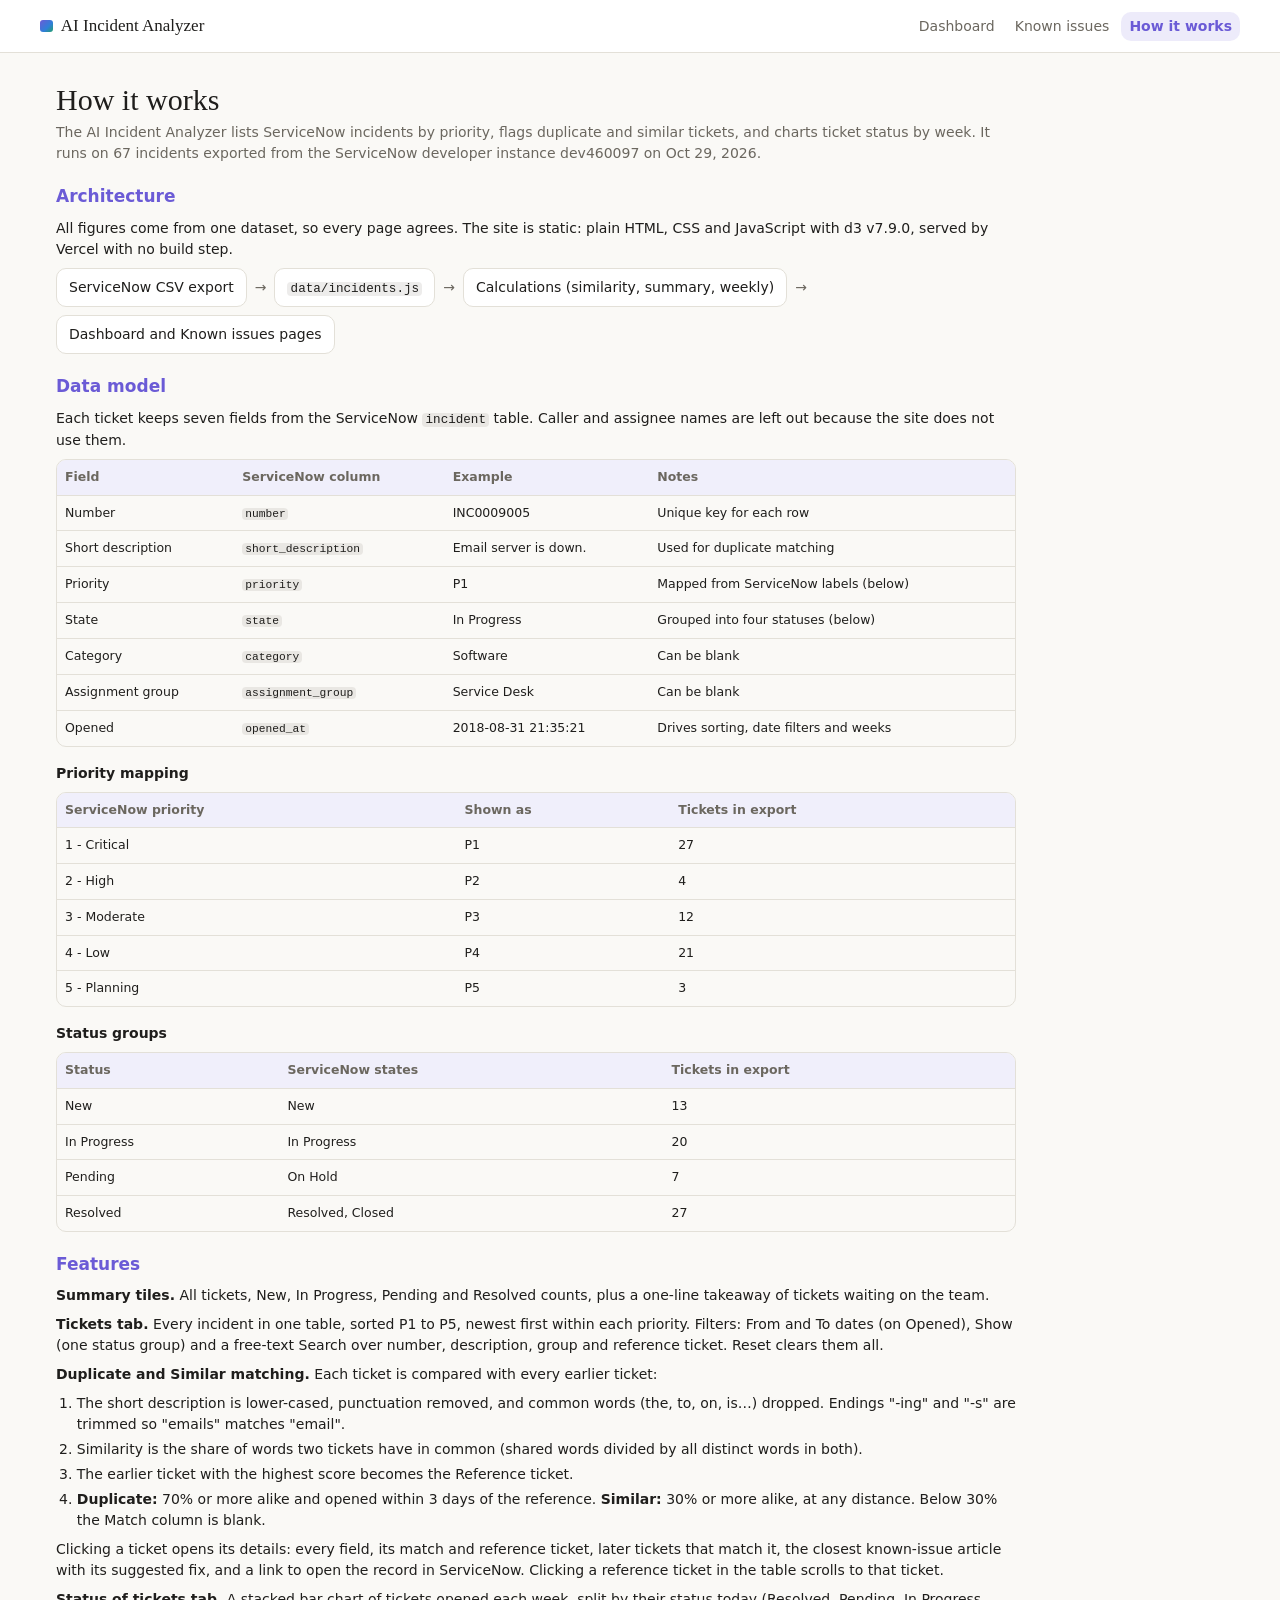
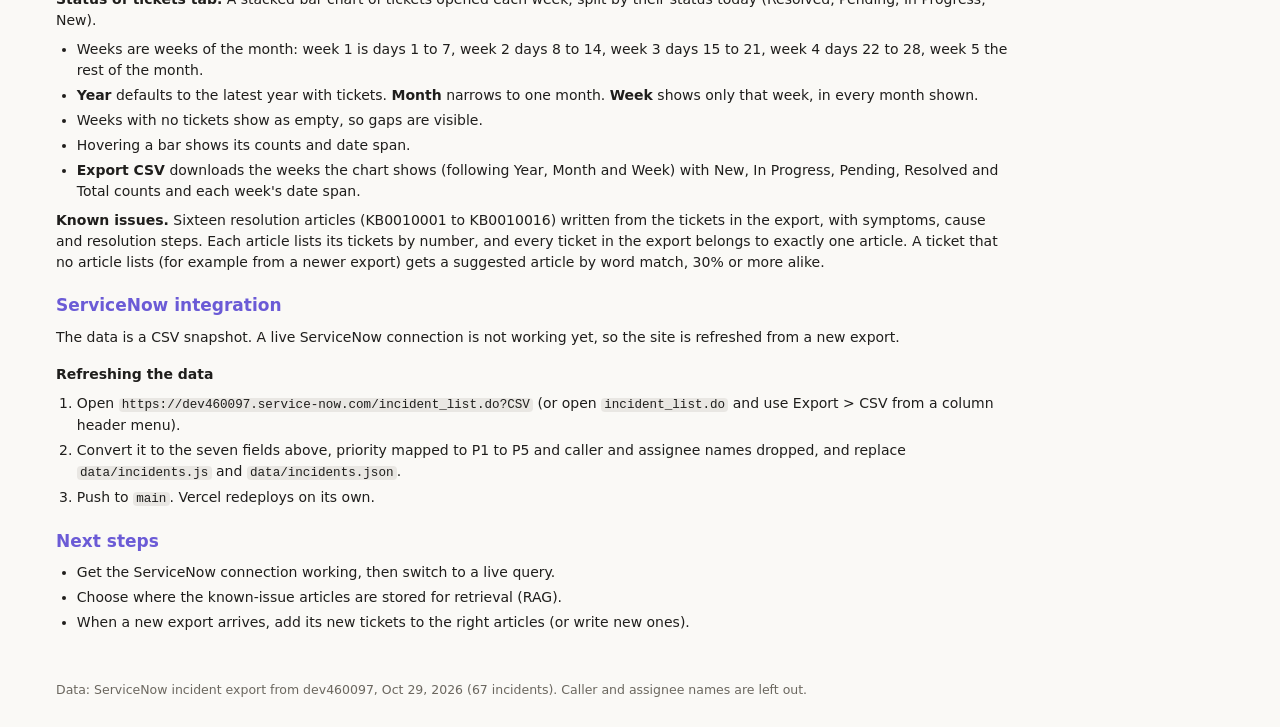
==== about.html @ 7901859a "Export weekly status to CSV Adds an Export CSV button to the Status of tickets tab. It downloads the" ====
<!doctype html>
<html lang="en">
<head>
<meta charset="utf-8">
<meta name="viewport" content="width=device-width, initial-scale=1">
<title>How it works · AI Incident Analyzer</title>
<meta name="description" content="How the AI Incident Analyzer matches tickets and groups status.">
<link rel="icon" href="/favicon.svg" type="image/svg+xml">
<link rel="stylesheet" href="/assets/css/tokens.css">
<link rel="stylesheet" href="/assets/css/about.css">
</head>
<body>
<nav class="site-nav" aria-label="Site">
  <div class="site-nav-in">
    <a class="site-brand" href="/"><i></i>AI Incident Analyzer</a>
    <div class="site-links">
      <a href="/">Dashboard</a>
      <a href="/known-issues">Known issues</a>
      <a href="/about" aria-current="page">How it works</a>
    </div>
  </div>
</nav>
<main class="page">
  <header>
    <h1>How it works</h1>
    <p class="lede">The AI Incident Analyzer lists ServiceNow incidents by priority, flags duplicate and similar tickets, and charts ticket status by week. It runs on 67 incidents exported from the ServiceNow developer instance dev460097 on Oct 29, 2026.</p>
  </header>
  <div class="doc">
    <section>
      <h2>Architecture</h2>
      <p>All figures come from one dataset, so every page agrees. The site is static: plain HTML, CSS and JavaScript with d3 v7.9.0, served by Vercel with no build step.</p>
      <div class="flow"><span>ServiceNow CSV export</span><b>→</b><span><code>data/incidents.js</code></span><b>→</b><span>Calculations (similarity, summary, weekly)</span><b>→</b><span>Dashboard and Known issues pages</span></div>
    </section>

    <section>
      <h2>Data model</h2>
      <p>Each ticket keeps seven fields from the ServiceNow <code>incident</code> table. Caller and assignee names are left out because the site does not use them.</p>
      <div class="tbl"><table>
        <thead><tr><th>Field</th><th>ServiceNow column</th><th>Example</th><th>Notes</th></tr></thead>
        <tbody>
          <tr><td>Number</td><td><code>number</code></td><td>INC0009005</td><td>Unique key for each row</td></tr>
          <tr><td>Short description</td><td><code>short_description</code></td><td>Email server is down.</td><td>Used for duplicate matching</td></tr>
          <tr><td>Priority</td><td><code>priority</code></td><td>P1</td><td>Mapped from ServiceNow labels (below)</td></tr>
          <tr><td>State</td><td><code>state</code></td><td>In Progress</td><td>Grouped into four statuses (below)</td></tr>
          <tr><td>Category</td><td><code>category</code></td><td>Software</td><td>Can be blank</td></tr>
          <tr><td>Assignment group</td><td><code>assignment_group</code></td><td>Service Desk</td><td>Can be blank</td></tr>
          <tr><td>Opened</td><td><code>opened_at</code></td><td>2018-08-31 21:35:21</td><td>Drives sorting, date filters and weeks</td></tr>
        </tbody>
      </table></div>
      <h3>Priority mapping</h3>
      <div class="tbl"><table>
        <thead><tr><th>ServiceNow priority</th><th>Shown as</th><th>Tickets in export</th></tr></thead>
        <tbody>
          <tr><td>1 - Critical</td><td>P1</td><td>27</td></tr>
          <tr><td>2 - High</td><td>P2</td><td>4</td></tr>
          <tr><td>3 - Moderate</td><td>P3</td><td>12</td></tr>
          <tr><td>4 - Low</td><td>P4</td><td>21</td></tr>
          <tr><td>5 - Planning</td><td>P5</td><td>3</td></tr>
        </tbody>
      </table></div>
      <h3>Status groups</h3>
      <div class="tbl"><table>
        <thead><tr><th>Status</th><th>ServiceNow states</th><th>Tickets in export</th></tr></thead>
        <tbody>
          <tr><td>New</td><td>New</td><td>13</td></tr>
          <tr><td>In Progress</td><td>In Progress</td><td>20</td></tr>
          <tr><td>Pending</td><td>On Hold</td><td>7</td></tr>
          <tr><td>Resolved</td><td>Resolved, Closed</td><td>27</td></tr>
        </tbody>
      </table></div>
    </section>

    <section>
      <h2>Features</h2>
      <p><strong>Summary tiles.</strong> All tickets, New, In Progress, Pending and Resolved counts, plus a one-line takeaway of tickets waiting on the team.</p>
      <p><strong>Tickets tab.</strong> Every incident in one table, sorted P1 to P5, newest first within each priority. Filters: From and To dates (on Opened), Show (one status group) and a free-text Search over number, description, group and reference ticket. Reset clears them all.</p>
      <p><strong>Duplicate and Similar matching.</strong> Each ticket is compared with every earlier ticket:</p>
      <ol>
        <li>The short description is lower-cased, punctuation removed, and common words (the, to, on, is…) dropped. Endings "-ing" and "-s" are trimmed so "emails" matches "email".</li>
        <li>Similarity is the share of words two tickets have in common (shared words divided by all distinct words in both).</li>
        <li>The earlier ticket with the highest score becomes the Reference ticket.</li>
        <li><strong>Duplicate:</strong> 70% or more alike and opened within 3 days of the reference. <strong>Similar:</strong> 30% or more alike, at any distance. Below 30% the Match column is blank.</li>
      </ol>
      <p>Clicking a ticket opens its details: every field, its match and reference ticket, later tickets that match it, the closest known-issue article with its suggested fix, and a link to open the record in ServiceNow. Clicking a reference ticket in the table scrolls to that ticket.</p>
      <p><strong>Status of tickets tab.</strong> A stacked bar chart of tickets opened each week, split by their status today (Resolved, Pending, In Progress, New).</p>
      <ul>
        <li>Weeks are weeks of the month: week 1 is days 1 to 7, week 2 days 8 to 14, week 3 days 15 to 21, week 4 days 22 to 28, week 5 the rest of the month.</li>
        <li><strong>Year</strong> defaults to the latest year with tickets. <strong>Month</strong> narrows to one month. <strong>Week</strong> shows only that week, in every month shown.</li>
        <li>Weeks with no tickets show as empty, so gaps are visible.</li>
        <li>Hovering a bar shows its counts and date span.</li>
        <li><strong>Export CSV</strong> downloads the weeks the chart shows (following Year, Month and Week) with New, In Progress, Pending, Resolved and Total counts and each week's date span.</li>
      </ul>
      <p><strong>Known issues.</strong> Sixteen resolution articles (KB0010001 to KB0010016) written from the tickets in the export, with symptoms, cause and resolution steps. Each article lists its tickets by number, and every ticket in the export belongs to exactly one article. A ticket that no article lists (for example from a newer export) gets a suggested article by word match, 30% or more alike.</p>
    </section>

    <section>
      <h2>ServiceNow integration</h2>
      <p>The data is a CSV snapshot. A live ServiceNow connection is not working yet, so the site is refreshed from a new export.</p>
      <h3>Refreshing the data</h3>
      <ol>
        <li>Open <code>https://dev460097.service-now.com/incident_list.do?CSV</code> (or open <code>incident_list.do</code> and use Export &gt; CSV from a column header menu).</li>
        <li>Convert it to the seven fields above, priority mapped to P1 to P5 and caller and assignee names dropped, and replace <code>data/incidents.js</code> and <code>data/incidents.json</code>.</li>
        <li>Push to <code>main</code>. Vercel redeploys on its own.</li>
      </ol>
    </section>

    <section>
      <h2>Next steps</h2>
      <ul>
        <li>Get the ServiceNow connection working, then switch to a live query.</li>
        <li>Choose where the known-issue articles are stored for retrieval (RAG).</li>
        <li>When a new export arrives, add its new tickets to the right articles (or write new ones).</li>
      </ul>
    </section>
  </div>
</main>
<footer class="site-foot">Data: ServiceNow incident export from dev460097, Oct 29, 2026 (67 incidents). Caller and assignee names are left out.</footer>
</body>
</html>
---- assets/css/tokens.css ----
:root {
    --font-anthropic-sans: system-ui, -apple-system, "Segoe UI", Roboto, sans-serif;
    --font-anthropic-serif: Georgia, "Times New Roman", serif;
    --color-fg: #1f1e1c; --color-fg-muted: #6b675f; --color-bg: #faf9f6; --color-panel: #ffffff;
    --color-border-line: #e3e0d8; --color-ok: #23a06b; --color-warn: #c77c12; --color-bad: #c8423a;
    --cds-text-secondary: #6b675f; --cds-chart-grid: #ece9e2; --cds-chart-axis: #b9b4a8;
    --cds-surface-popover: #ffffff; --cds-shadow-popover: 0 4px 16px rgba(0,0,0,.12); --cds-border: #e3e0d8;
    --cds-gap-xs: 4px; --cds-gap-sm: 8px; --cds-gap-md: 12px; --cds-gap-lg: 20px;
    --cds-pad-xs: 4px; --cds-pad-sm: 8px; --cds-pad-md: 12px; --cds-pad-lg: 20px;
    --cds-font-size-caption: 12.5px; --cds-font-size-body: 14px; --cds-font-size-heading: 17px; --cds-font-size-title: 30px;
    --cds-font-weight-medium: 600; --cds-radius: 10px; --cds-dur-slow: .3s;
  }
  @media (prefers-color-scheme: dark) { :root:not([data-theme="light"]) {
    --color-fg: #ecebe7; --color-fg-muted: #a6a39b; --color-bg: #1c1b19; --color-panel: #262522;
    --color-border-line: #3a3834; --color-ok: #4cc490; --color-warn: #f0a94e; --color-bad: #ee6b62;
    --cds-text-secondary: #a6a39b; --cds-chart-grid: #34322e; --cds-chart-axis: #6b675f;
    --cds-surface-popover: #2e2d2a; --cds-border: #3a3834;
  } }
  :root[data-theme="dark"] {
    --color-fg: #ecebe7; --color-fg-muted: #a6a39b; --color-bg: #1c1b19; --color-panel: #262522;
    --color-border-line: #3a3834; --color-ok: #4cc490; --color-warn: #f0a94e; --color-bad: #ee6b62;
    --cds-text-secondary: #a6a39b; --cds-chart-grid: #34322e; --cds-chart-axis: #6b675f;
    --cds-surface-popover: #2e2d2a; --cds-border: #3a3834;
  }
  [hidden] { display: none !important; }
  body { margin: 0; background: var(--color-bg); color: var(--color-fg); }
  #dash-root { max-width: 1200px; margin: 0 auto; padding: 24px 16px 48px; box-sizing: border-box; }

  /* Site shell shared by every page */
  :root { --ia-all: #6b5bd6; --ia-new: #2f7fd8; --ia-res: #23a06b; }
  @media (prefers-color-scheme: dark) { :root:not([data-theme="light"]) { --ia-all: #9d90f0; --ia-new: #6aaef0; --ia-res: #4cc490; } }
  :root[data-theme="dark"] { --ia-all: #9d90f0; --ia-new: #6aaef0; --ia-res: #4cc490; }
  body { font-family: var(--font-anthropic-sans); font-size: var(--cds-font-size-body); line-height: 1.5; }
  .site-nav { position: sticky; top: 0; z-index: 10; background: color-mix(in srgb, var(--color-panel) 92%, transparent); backdrop-filter: blur(6px); border-bottom: 1px solid var(--color-border-line); }
  .site-nav-in { max-width: 1200px; margin: 0 auto; padding: 0 16px; display: flex; align-items: center; gap: var(--cds-gap-lg); min-height: 3.25rem; flex-wrap: wrap; }
  .site-brand { font-family: var(--font-anthropic-serif); font-size: var(--cds-font-size-heading); color: var(--color-fg); text-decoration: none; display: inline-flex; align-items: center; gap: var(--cds-gap-sm); }
  .site-brand i { width: .8rem; height: .8rem; border-radius: 3px; background: linear-gradient(135deg, var(--ia-all), var(--ia-new) 60%, var(--ia-res)); display: inline-block; }
  .site-links { display: flex; gap: var(--cds-gap-xs); margin-left: auto; flex-wrap: wrap; }
  .site-links a { color: var(--color-fg-muted); text-decoration: none; padding: var(--cds-pad-xs) var(--cds-pad-sm); border-radius: var(--cds-radius); }
  .site-links a:hover { color: var(--color-fg); background: color-mix(in srgb, var(--ia-all) 8%, transparent); }
  .site-links a[aria-current="page"] { color: var(--ia-all); font-weight: var(--cds-font-weight-medium); background: color-mix(in srgb, var(--ia-all) 12%, transparent); }
  .site-foot { max-width: 1200px; margin: 0 auto; padding: 0 16px 32px; color: var(--color-fg-muted); font-size: var(--cds-font-size-caption); box-sizing: border-box; }
  .page { max-width: 1200px; margin: 0 auto; padding: 24px 16px 48px; box-sizing: border-box; display: flex; flex-direction: column; gap: var(--cds-gap-lg); }
  .page h1 { font-family: var(--font-anthropic-serif); font-weight: 400; font-size: var(--cds-font-size-title); margin: 0; }
  .lede { color: var(--color-fg-muted); margin: 0; max-width: 60rem; }
  .card { background: var(--color-panel); border: 1px solid var(--color-border-line); border-radius: var(--cds-radius); padding: var(--cds-pad-lg); min-width: 0; }
  code { font-family: ui-monospace, SFMono-Regular, Menlo, Consolas, monospace; font-size: .9em; background: color-mix(in srgb, var(--color-fg-muted) 12%, transparent); padding: 0 .25em; border-radius: 4px; overflow-wrap: anywhere; }
  a { color: var(--ia-all); }
---- assets/css/about.css ----
.doc { display: grid; gap: var(--cds-gap-lg); max-width: 60rem; }
.doc section { display: grid; gap: var(--cds-gap-sm); }
.doc h2 { font-size: var(--cds-font-size-heading); color: var(--ia-all); margin: 0; }
.doc h3 { font-size: var(--cds-font-size-body); margin: var(--cds-gap-sm) 0 0; }
.doc p, .doc ol, .doc ul { margin: 0; }
.doc ol, .doc ul { padding-left: 1.3rem; display: grid; gap: var(--cds-gap-xs); }
.tbl { overflow-x: auto; border: 1px solid var(--color-border-line); border-radius: var(--cds-radius); }
.tbl table { width: 100%; border-collapse: collapse; font-size: var(--cds-font-size-caption); font-variant-numeric: tabular-nums; }
.tbl th { text-align: left; background: color-mix(in srgb, var(--ia-all) 10%, var(--color-panel)); color: var(--color-fg-muted); font-weight: var(--cds-font-weight-medium); }
.tbl th, .tbl td { padding: var(--cds-pad-sm); border-bottom: 1px solid var(--color-border-line); vertical-align: top; }
.tbl tr:last-child td { border-bottom: 0; }
.flow { display: flex; flex-wrap: wrap; align-items: center; gap: var(--cds-gap-sm); }
.flow span { background: var(--color-panel); border: 1px solid var(--color-border-line); border-radius: var(--cds-radius); padding: var(--cds-pad-sm) var(--cds-pad-md); }
.flow b { color: var(--color-fg-muted); font-weight: 400; }
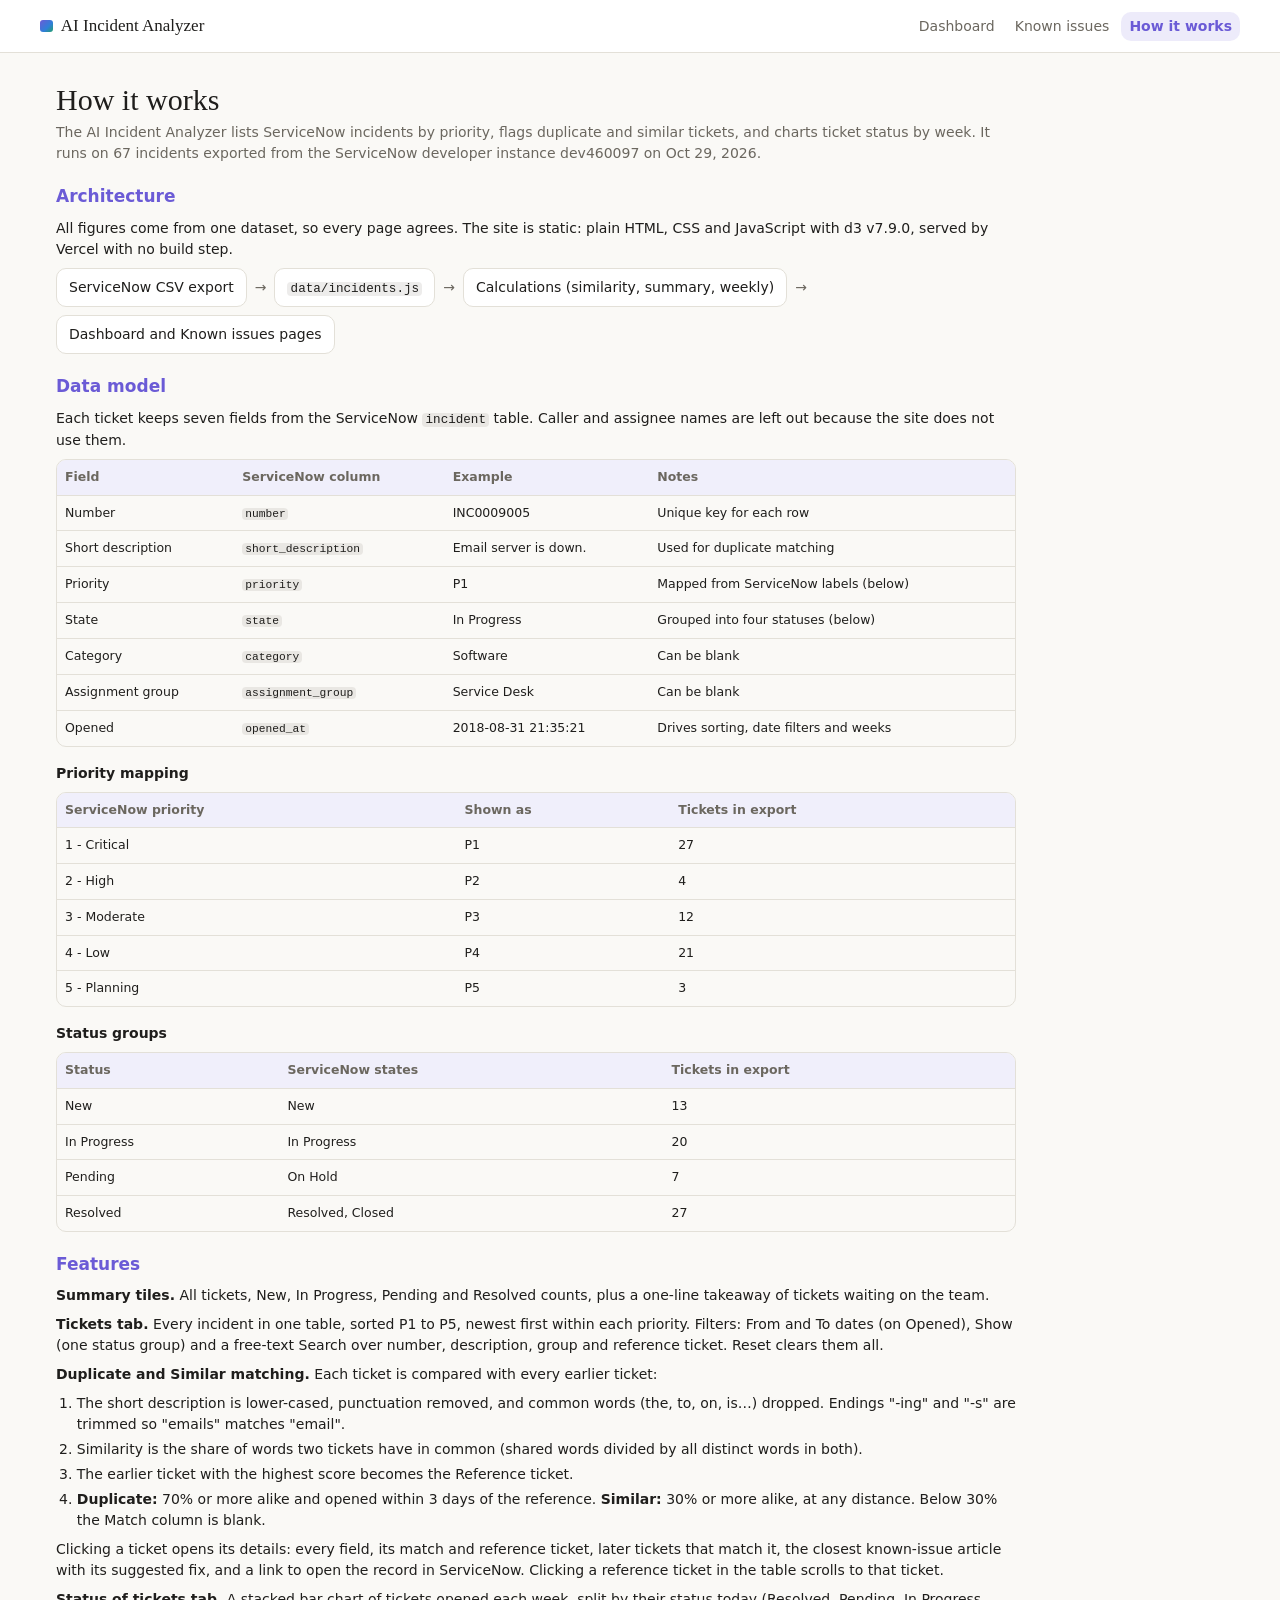
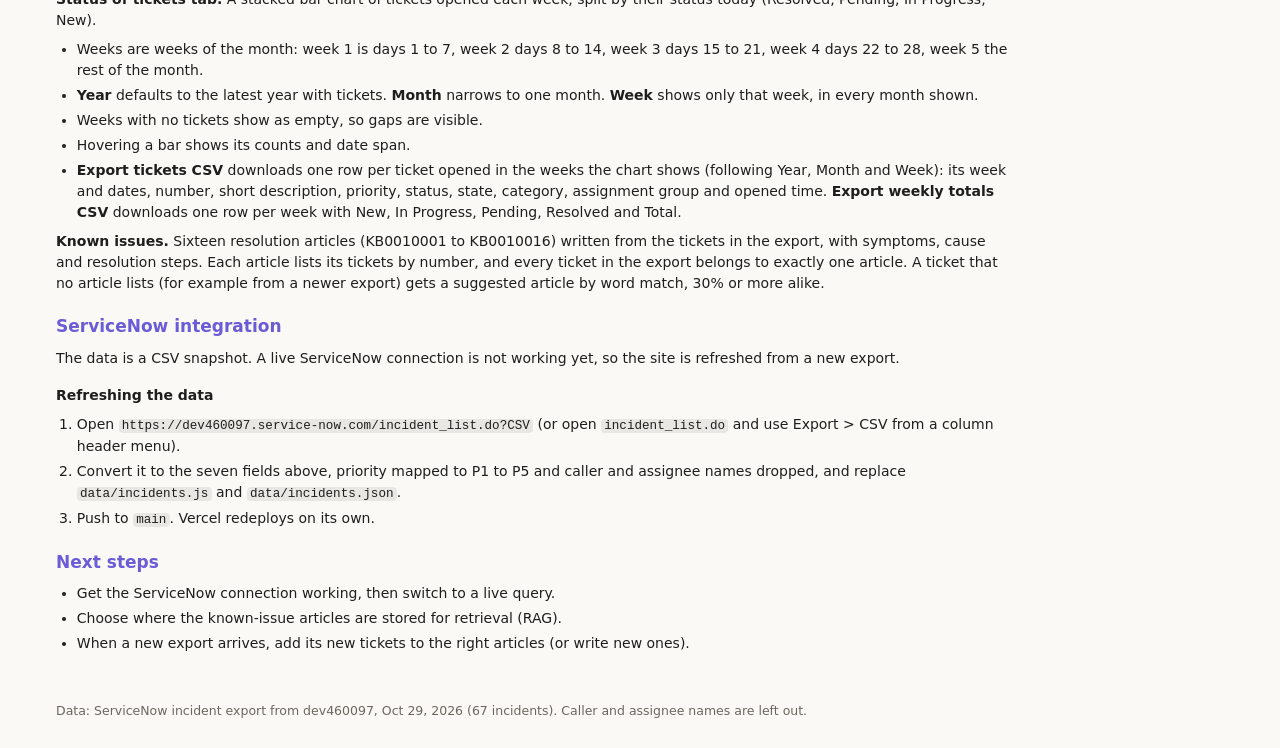
==== commit d4e7dbc1: "Export ticket details from the weekly status tab Adds Export tickets CSV: one row per ticket opened " ====
--- a/about.html
+++ b/about.html
@@ -88,7 +88,7 @@
         <li><strong>Year</strong> defaults to the latest year with tickets. <strong>Month</strong> narrows to one month. <strong>Week</strong> shows only that week, in every month shown.</li>
         <li>Weeks with no tickets show as empty, so gaps are visible.</li>
         <li>Hovering a bar shows its counts and date span.</li>
-        <li><strong>Export CSV</strong> downloads the weeks the chart shows (following Year, Month and Week) with New, In Progress, Pending, Resolved and Total counts and each week's date span.</li>
+        <li><strong>Export tickets CSV</strong> downloads one row per ticket opened in the weeks the chart shows (following Year, Month and Week): its week and dates, number, short description, priority, status, state, category, assignment group and opened time. <strong>Export weekly totals CSV</strong> downloads one row per week with New, In Progress, Pending, Resolved and Total.</li>
       </ul>
       <p><strong>Known issues.</strong> Sixteen resolution articles (KB0010001 to KB0010016) written from the tickets in the export, with symptoms, cause and resolution steps. Each article lists its tickets by number, and every ticket in the export belongs to exactly one article. A ticket that no article lists (for example from a newer export) gets a suggested article by word match, 30% or more alike.</p>
     </section>
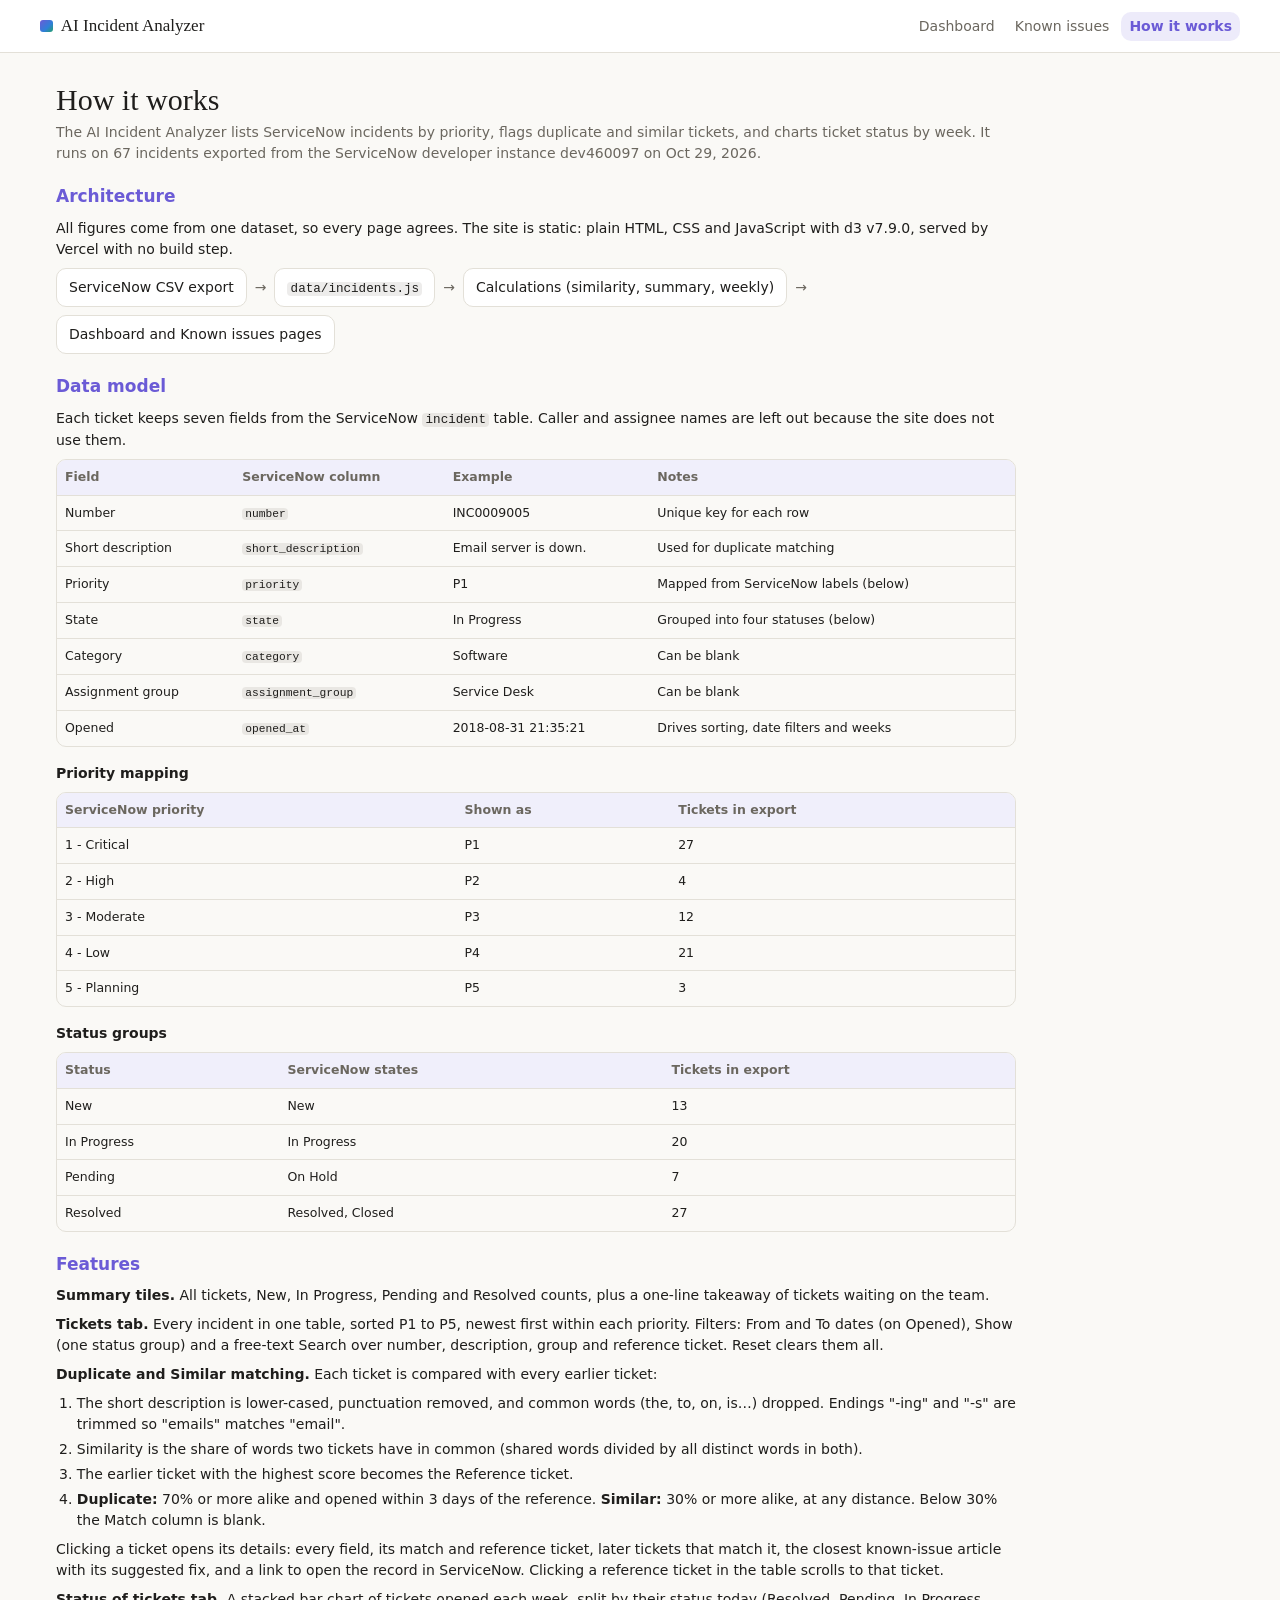
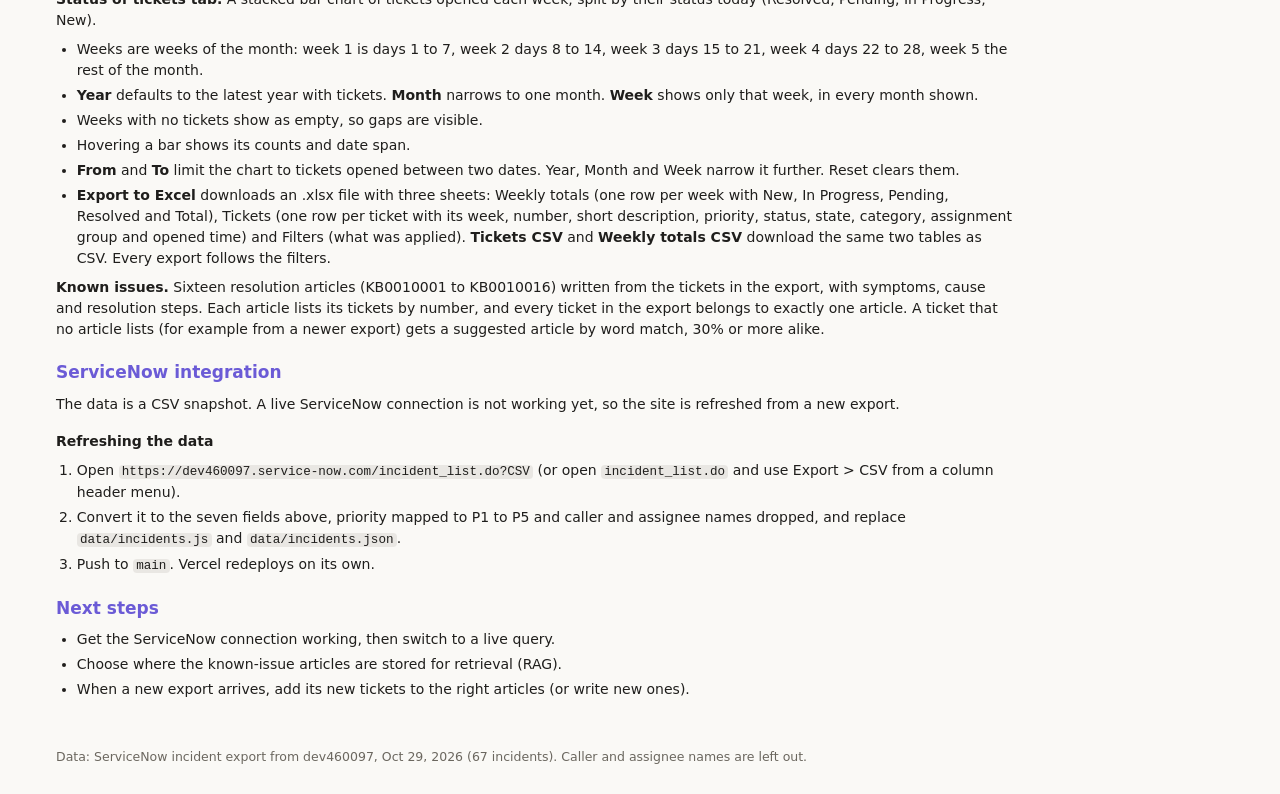
==== commit 810a0d34: "Filter weekly status by date range and export to Excel Adds From and To date filters to the Status o" ====
--- a/about.html
+++ b/about.html
@@ -88,7 +88,8 @@
         <li><strong>Year</strong> defaults to the latest year with tickets. <strong>Month</strong> narrows to one month. <strong>Week</strong> shows only that week, in every month shown.</li>
         <li>Weeks with no tickets show as empty, so gaps are visible.</li>
         <li>Hovering a bar shows its counts and date span.</li>
-        <li><strong>Export tickets CSV</strong> downloads one row per ticket opened in the weeks the chart shows (following Year, Month and Week): its week and dates, number, short description, priority, status, state, category, assignment group and opened time. <strong>Export weekly totals CSV</strong> downloads one row per week with New, In Progress, Pending, Resolved and Total.</li>
+        <li><strong>From</strong> and <strong>To</strong> limit the chart to tickets opened between two dates. Year, Month and Week narrow it further. Reset clears them.</li>
+        <li><strong>Export to Excel</strong> downloads an .xlsx file with three sheets: Weekly totals (one row per week with New, In Progress, Pending, Resolved and Total), Tickets (one row per ticket with its week, number, short description, priority, status, state, category, assignment group and opened time) and Filters (what was applied). <strong>Tickets CSV</strong> and <strong>Weekly totals CSV</strong> download the same two tables as CSV. Every export follows the filters.</li>
       </ul>
       <p><strong>Known issues.</strong> Sixteen resolution articles (KB0010001 to KB0010016) written from the tickets in the export, with symptoms, cause and resolution steps. Each article lists its tickets by number, and every ticket in the export belongs to exactly one article. A ticket that no article lists (for example from a newer export) gets a suggested article by word match, 30% or more alike.</p>
     </section>
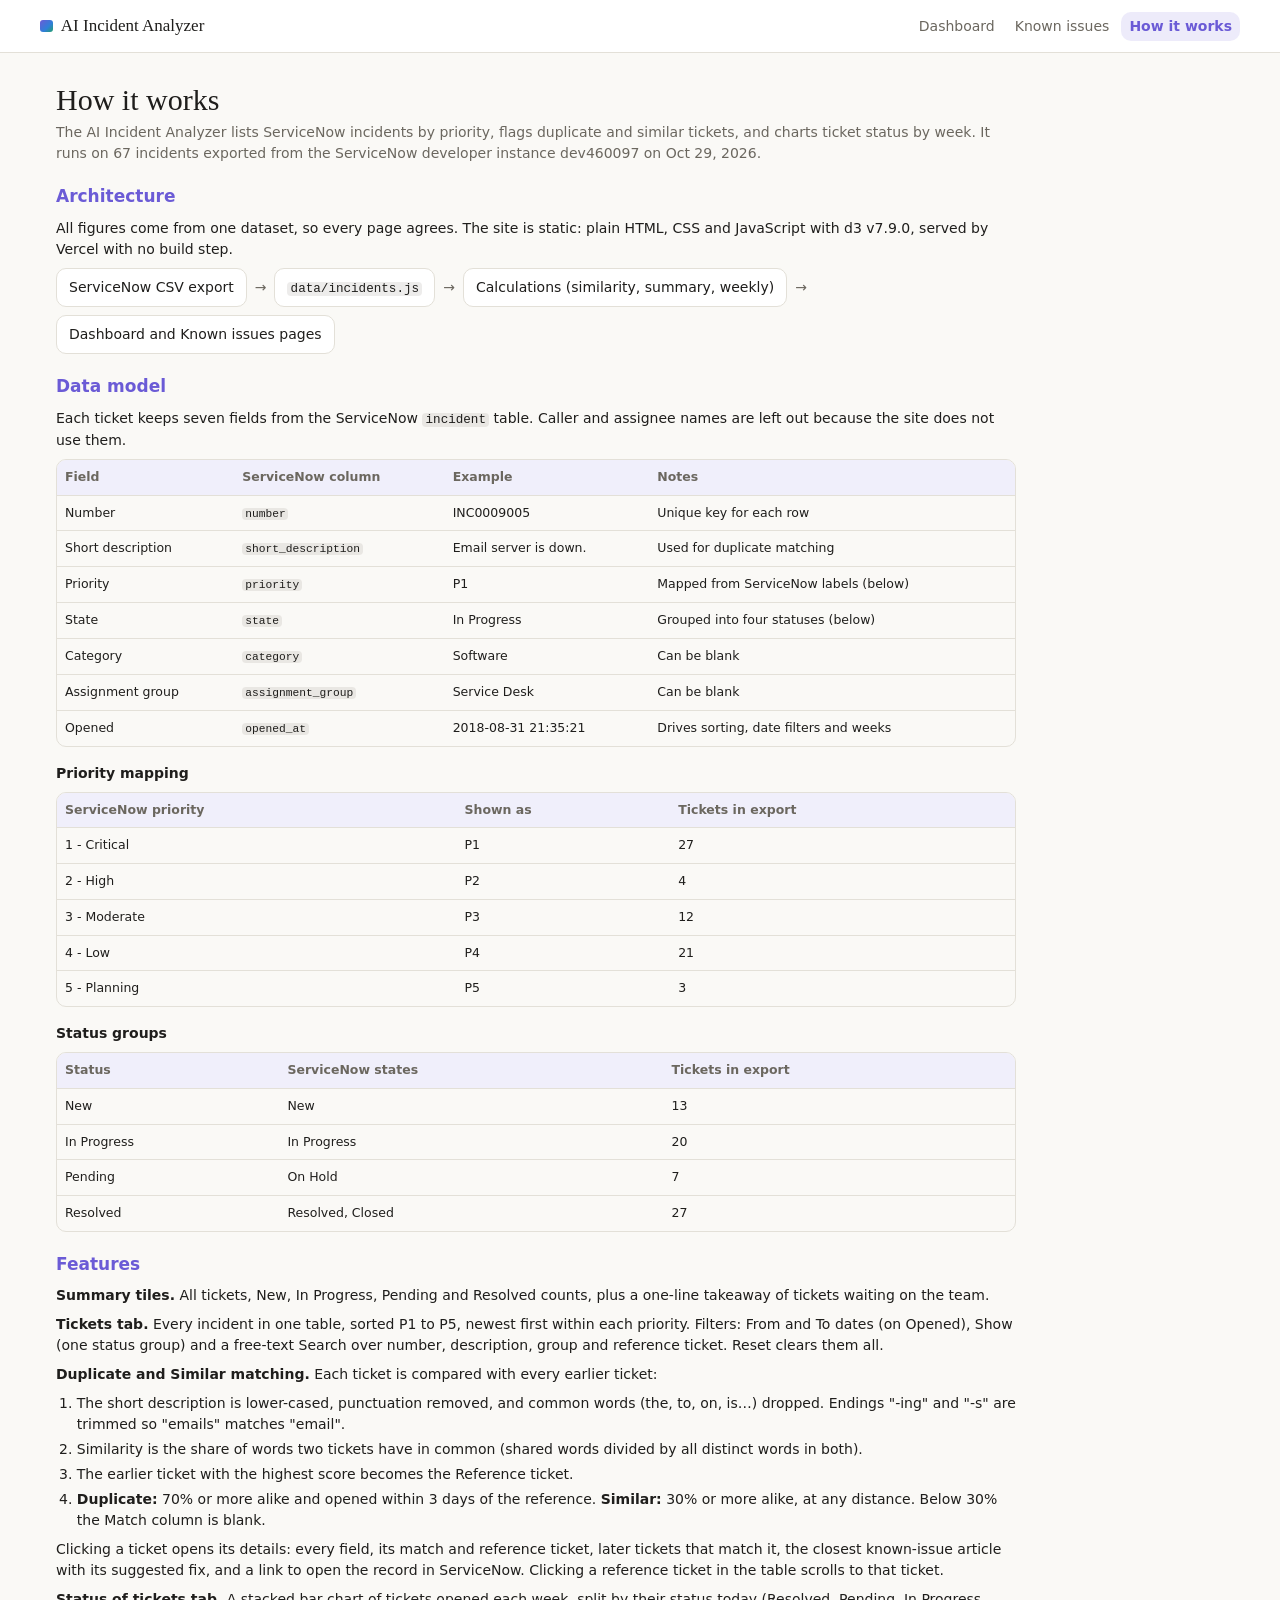
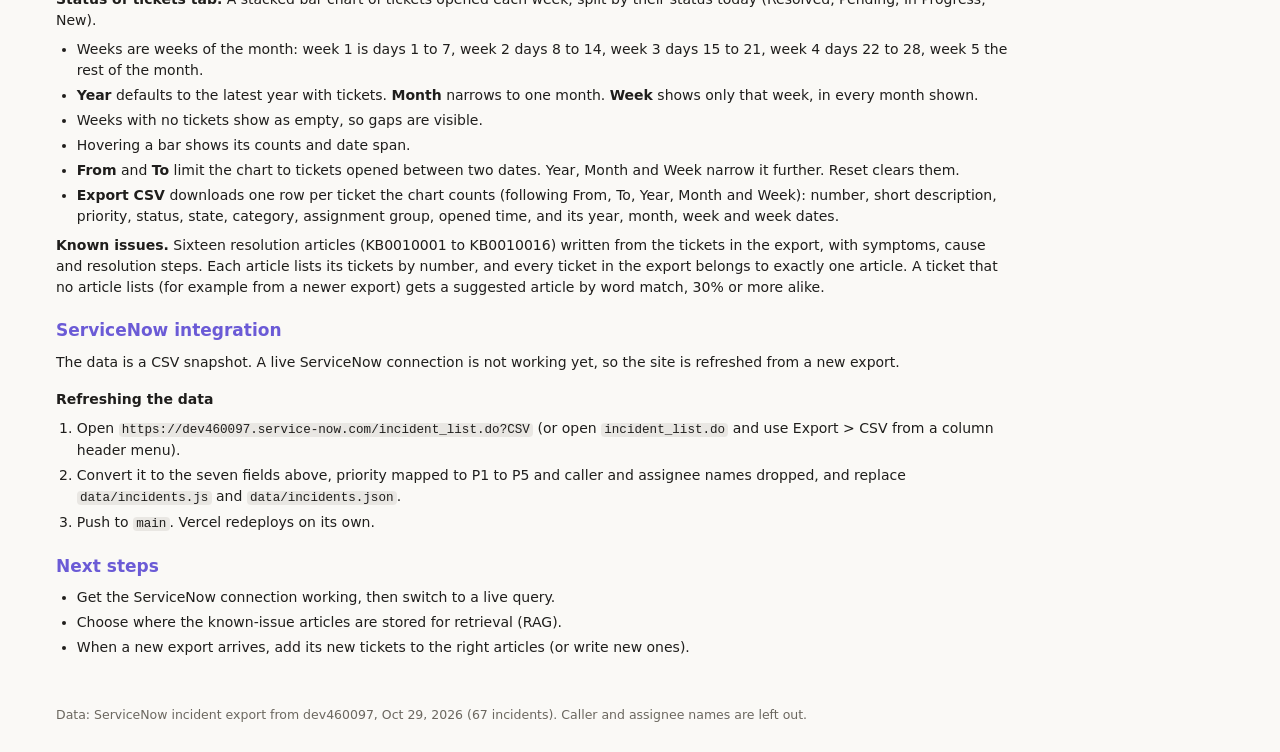
==== commit 384af0c0: "Use one Export CSV button with ticket details Replaces the Excel and weekly totals exports with a si" ====
--- a/about.html
+++ b/about.html
@@ -89,7 +89,7 @@
         <li>Weeks with no tickets show as empty, so gaps are visible.</li>
         <li>Hovering a bar shows its counts and date span.</li>
         <li><strong>From</strong> and <strong>To</strong> limit the chart to tickets opened between two dates. Year, Month and Week narrow it further. Reset clears them.</li>
-        <li><strong>Export to Excel</strong> downloads an .xlsx file with three sheets: Weekly totals (one row per week with New, In Progress, Pending, Resolved and Total), Tickets (one row per ticket with its week, number, short description, priority, status, state, category, assignment group and opened time) and Filters (what was applied). <strong>Tickets CSV</strong> and <strong>Weekly totals CSV</strong> download the same two tables as CSV. Every export follows the filters.</li>
+        <li><strong>Export CSV</strong> downloads one row per ticket the chart counts (following From, To, Year, Month and Week): number, short description, priority, status, state, category, assignment group, opened time, and its year, month, week and week dates.</li>
       </ul>
       <p><strong>Known issues.</strong> Sixteen resolution articles (KB0010001 to KB0010016) written from the tickets in the export, with symptoms, cause and resolution steps. Each article lists its tickets by number, and every ticket in the export belongs to exactly one article. A ticket that no article lists (for example from a newer export) gets a suggested article by word match, 30% or more alike.</p>
     </section>
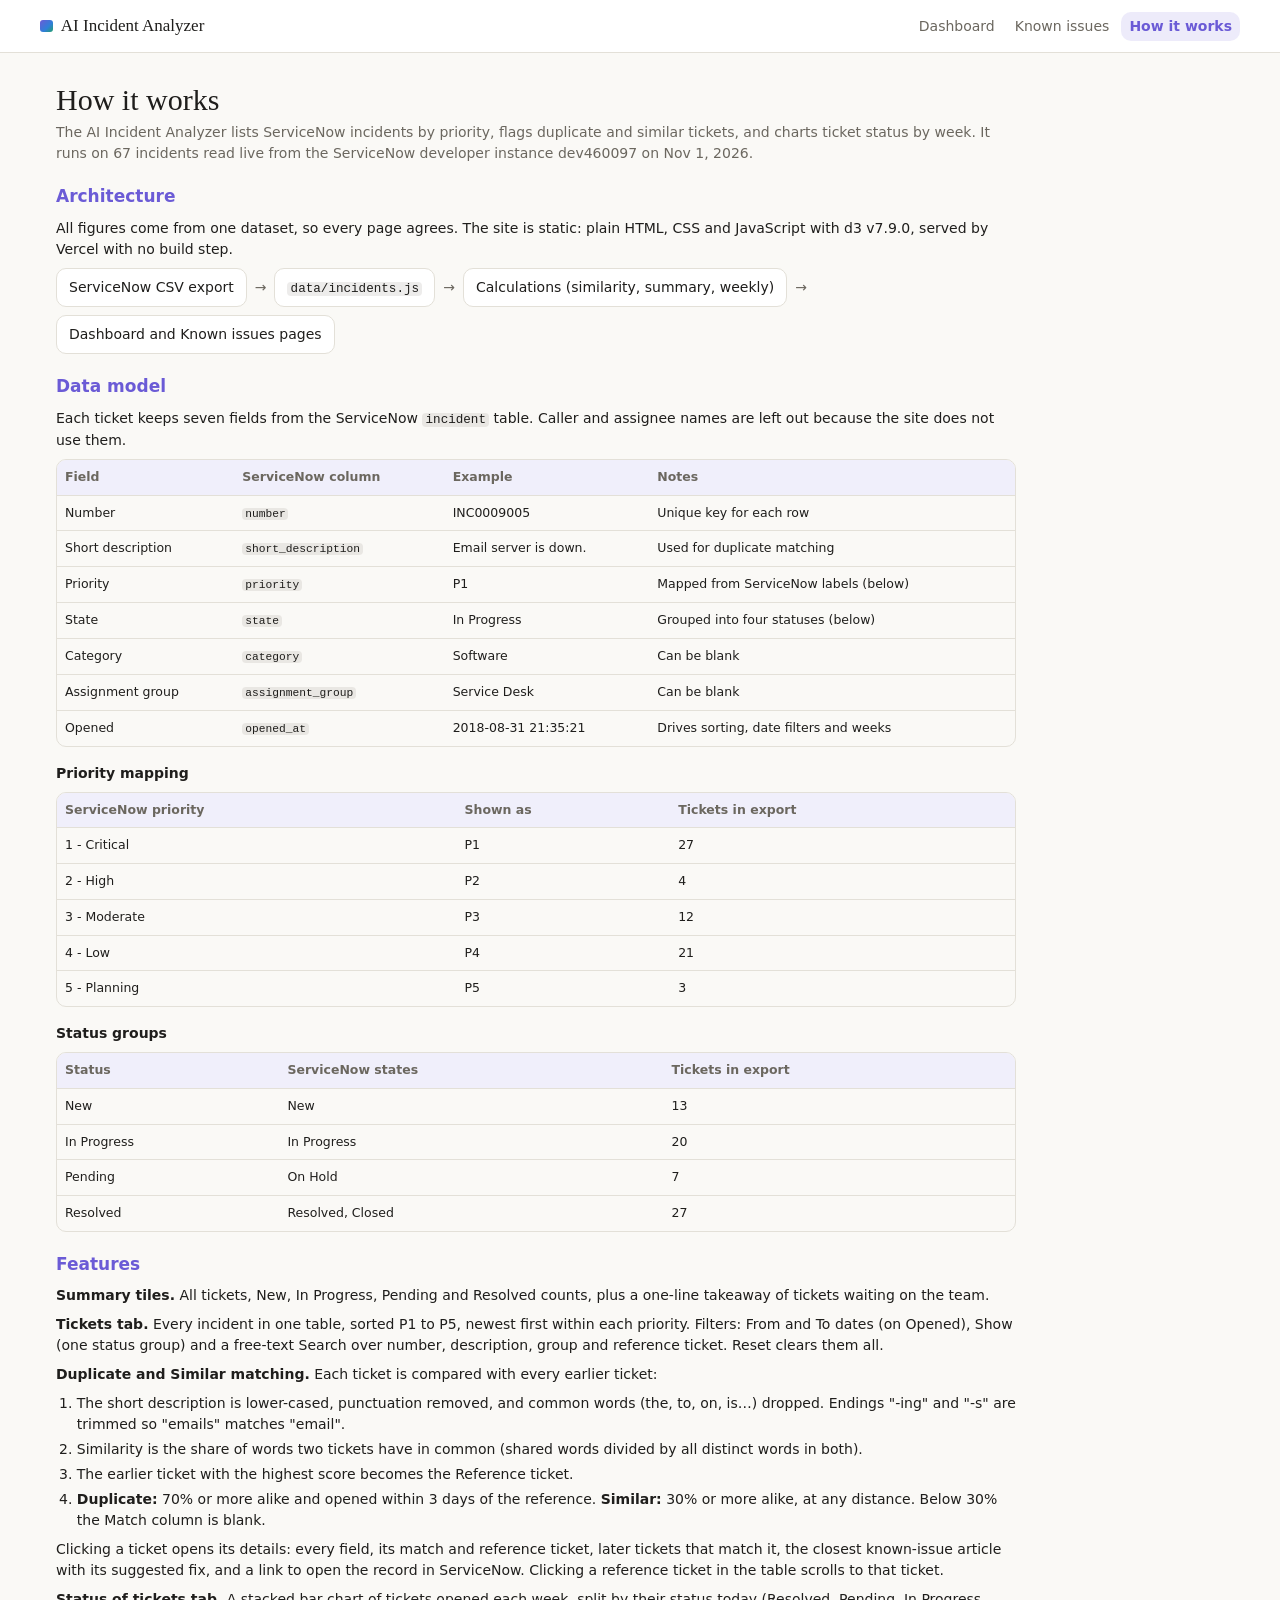
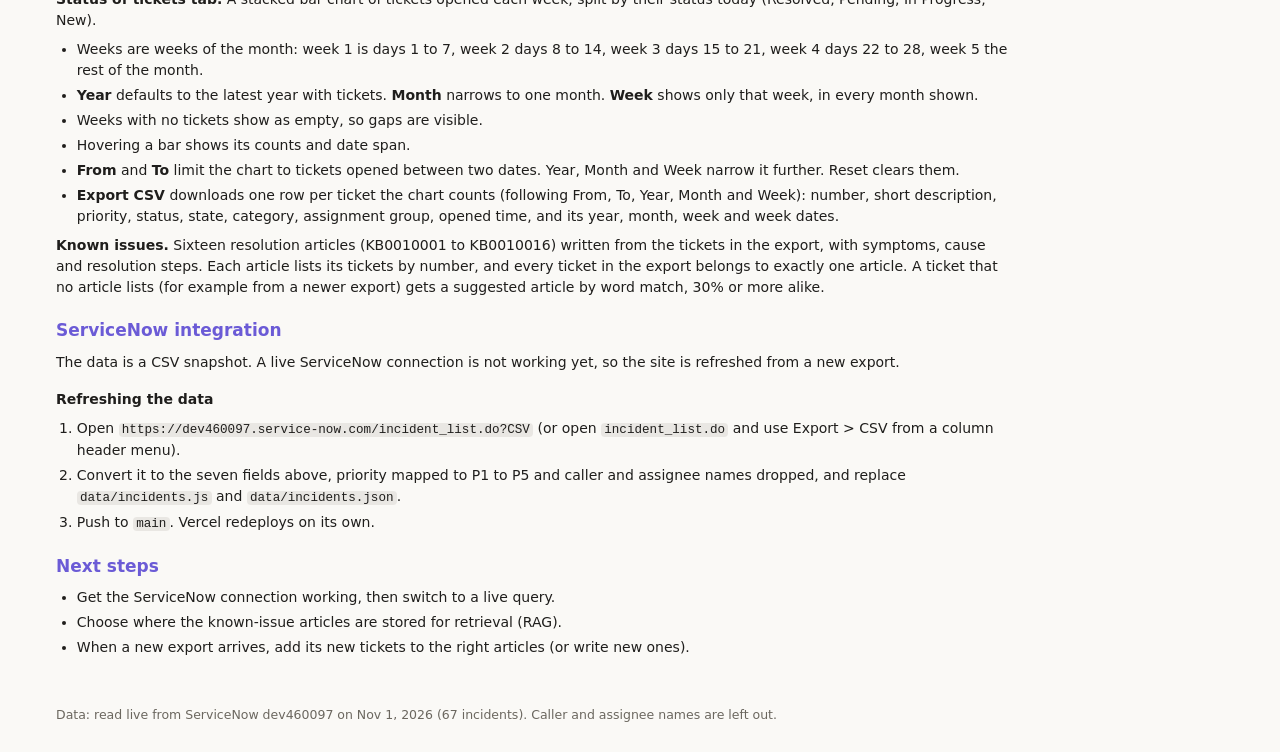
==== commit e2409a83: "Show Nov 1 live ServiceNow read as the data date The 67 incidents were read live from dev460097 on N" ====
--- a/about.html
+++ b/about.html
@@ -23,7 +23,7 @@
 <main class="page">
   <header>
     <h1>How it works</h1>
-    <p class="lede">The AI Incident Analyzer lists ServiceNow incidents by priority, flags duplicate and similar tickets, and charts ticket status by week. It runs on 67 incidents exported from the ServiceNow developer instance dev460097 on Oct 29, 2026.</p>
+    <p class="lede">The AI Incident Analyzer lists ServiceNow incidents by priority, flags duplicate and similar tickets, and charts ticket status by week. It runs on 67 incidents read live from the ServiceNow developer instance dev460097 on Nov 1, 2026.</p>
   </header>
   <div class="doc">
     <section>
@@ -115,6 +115,6 @@
     </section>
   </div>
 </main>
-<footer class="site-foot">Data: ServiceNow incident export from dev460097, Oct 29, 2026 (67 incidents). Caller and assignee names are left out.</footer>
+<footer class="site-foot">Data: read live from ServiceNow dev460097 on Nov 1, 2026 (67 incidents). Caller and assignee names are left out.</footer>
 </body>
 </html>
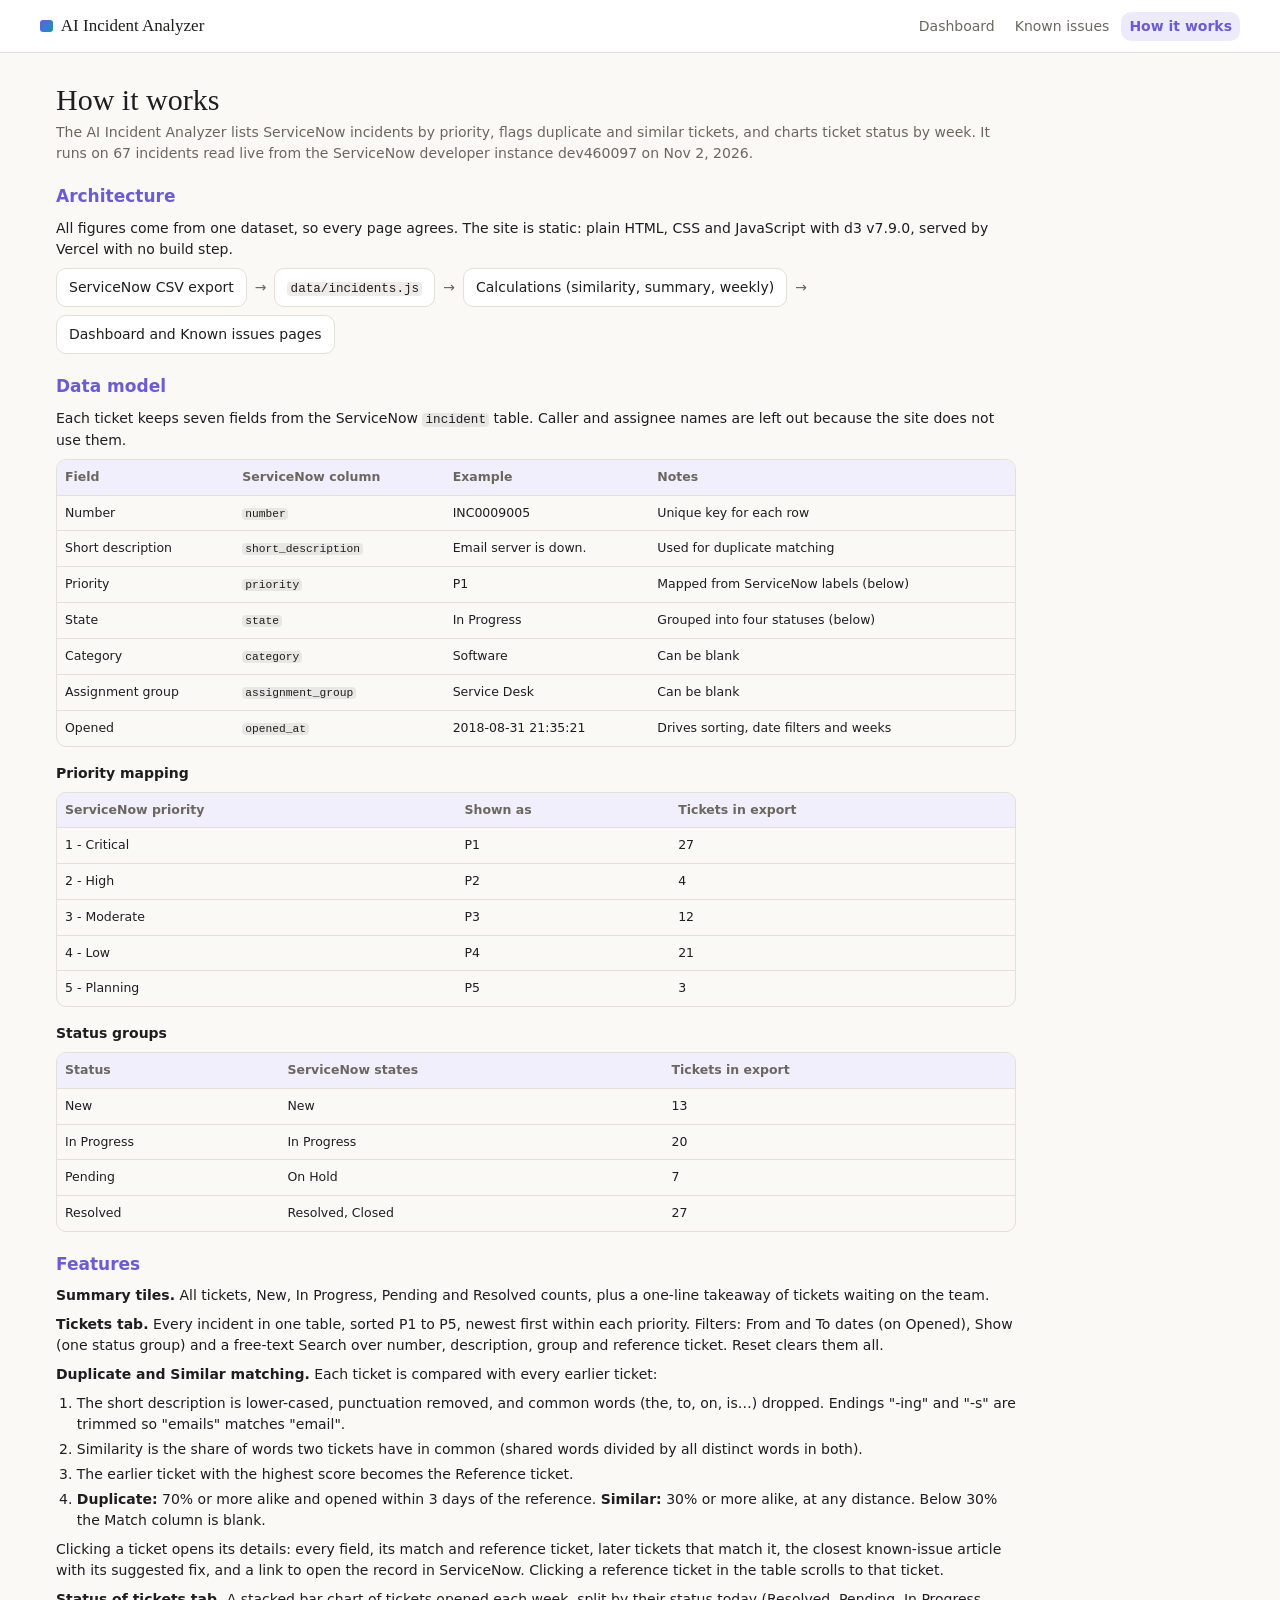
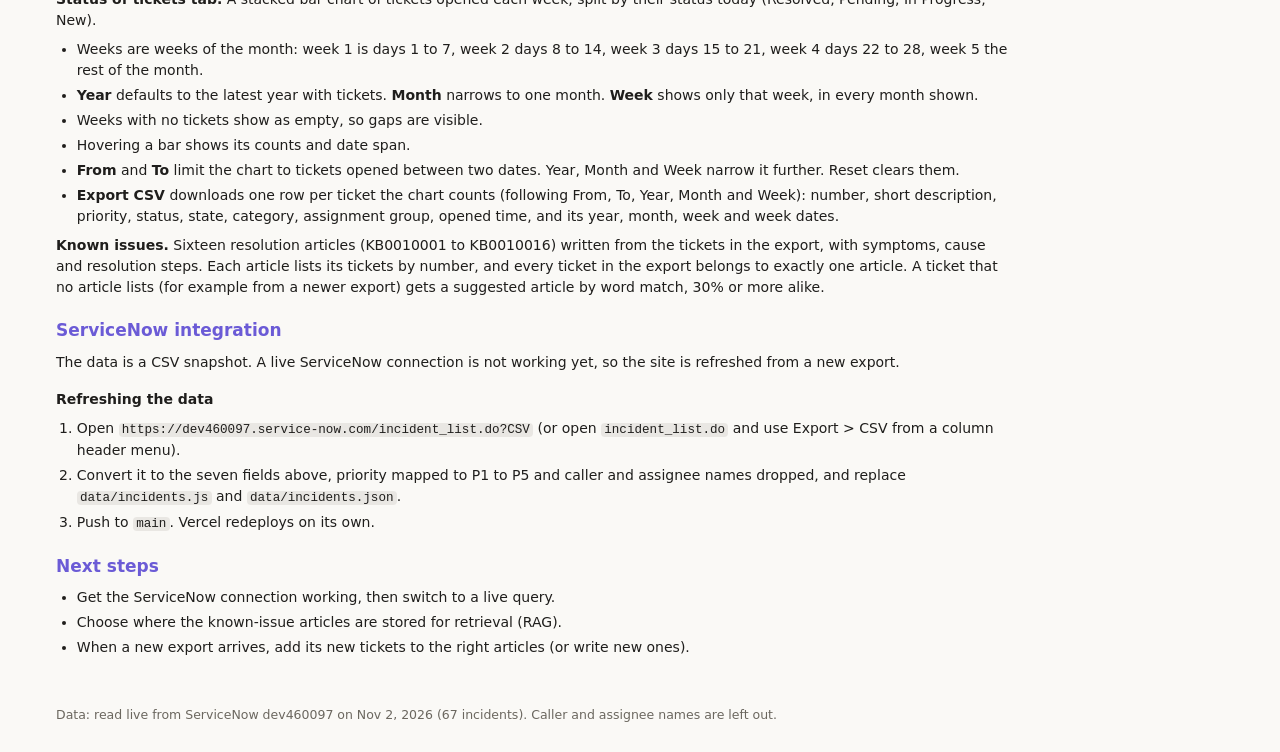
==== commit 95864863: "Refresh: Nov 2 live ServiceNow read (67 incidents, unchanged) Co-Authored-By: Claude Opus 5.5 <norep" ====
--- a/about.html
+++ b/about.html
@@ -23,7 +23,7 @@
 <main class="page">
   <header>
     <h1>How it works</h1>
-    <p class="lede">The AI Incident Analyzer lists ServiceNow incidents by priority, flags duplicate and similar tickets, and charts ticket status by week. It runs on 67 incidents read live from the ServiceNow developer instance dev460097 on Nov 1, 2026.</p>
+    <p class="lede">The AI Incident Analyzer lists ServiceNow incidents by priority, flags duplicate and similar tickets, and charts ticket status by week. It runs on 67 incidents read live from the ServiceNow developer instance dev460097 on Nov 2, 2026.</p>
   </header>
   <div class="doc">
     <section>
@@ -115,6 +115,6 @@
     </section>
   </div>
 </main>
-<footer class="site-foot">Data: read live from ServiceNow dev460097 on Nov 1, 2026 (67 incidents). Caller and assignee names are left out.</footer>
+<footer class="site-foot">Data: read live from ServiceNow dev460097 on Nov 2, 2026 (67 incidents). Caller and assignee names are left out.</footer>
 </body>
 </html>
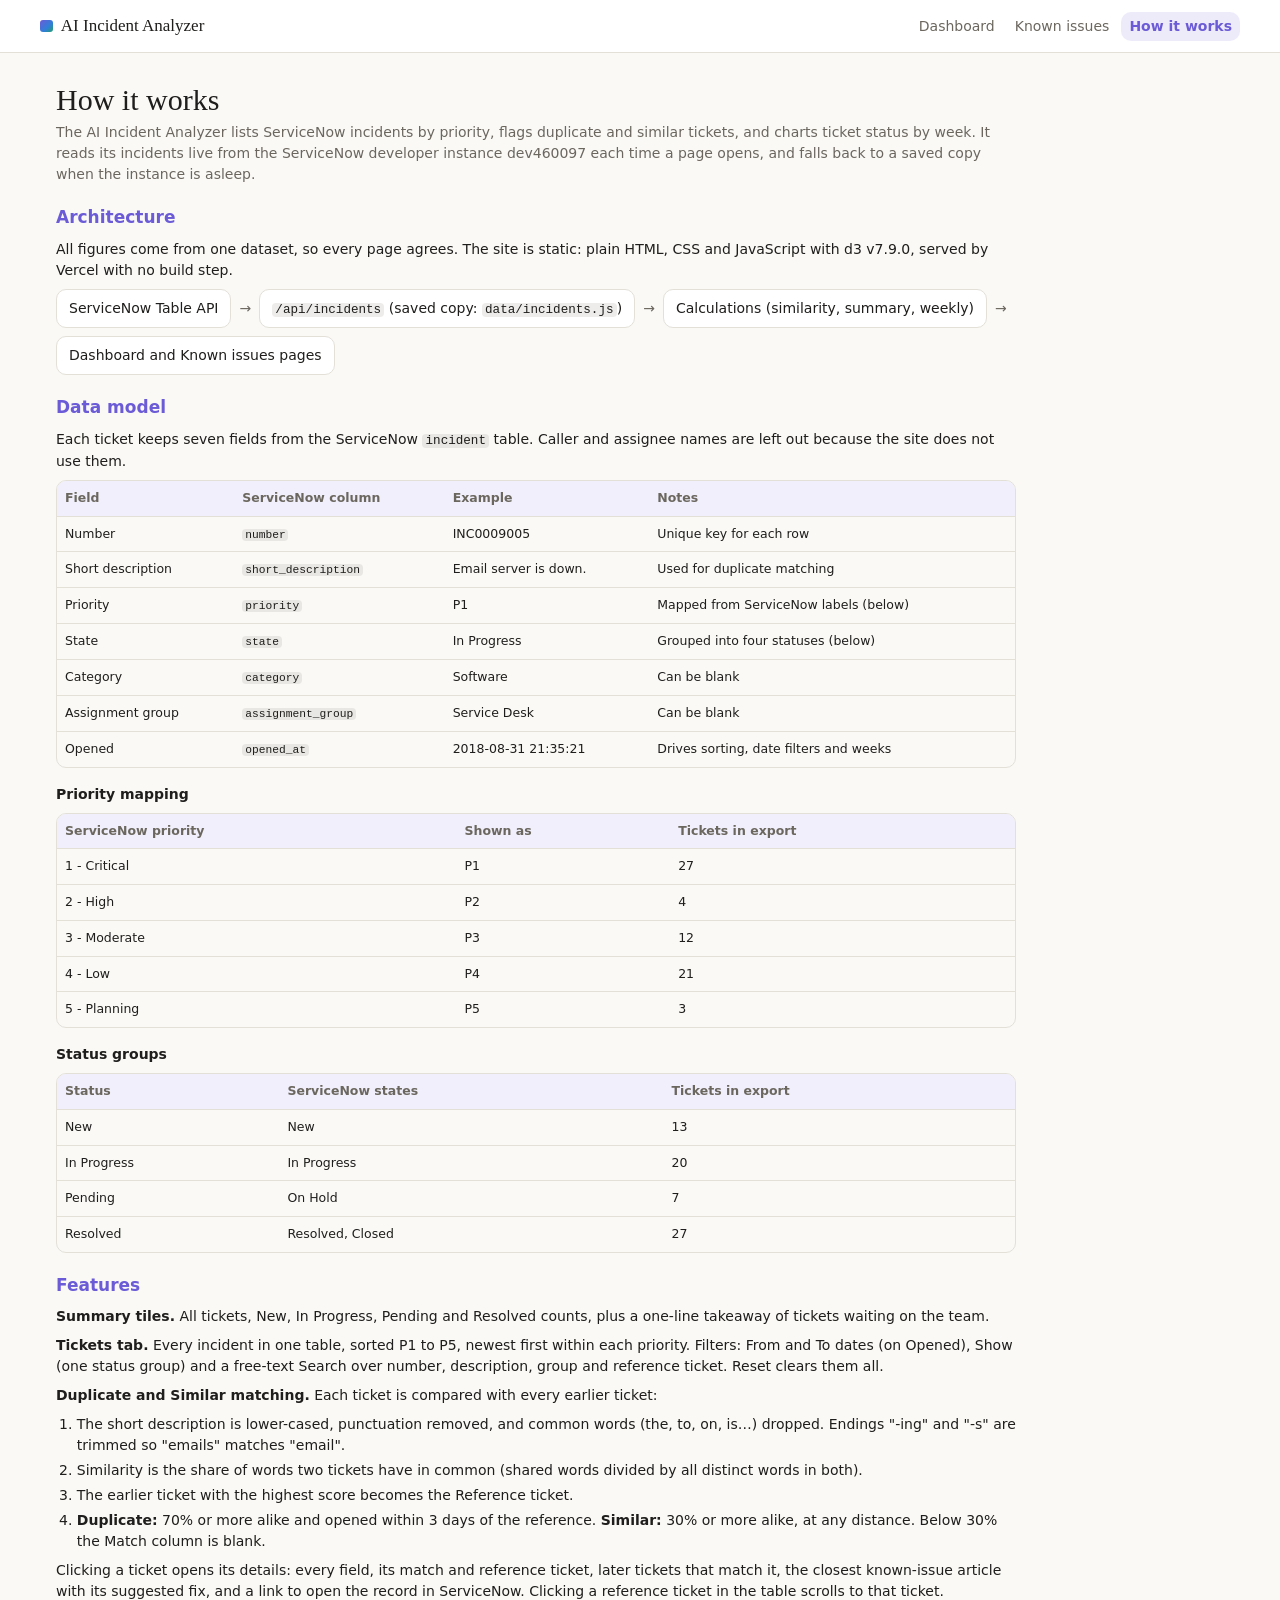
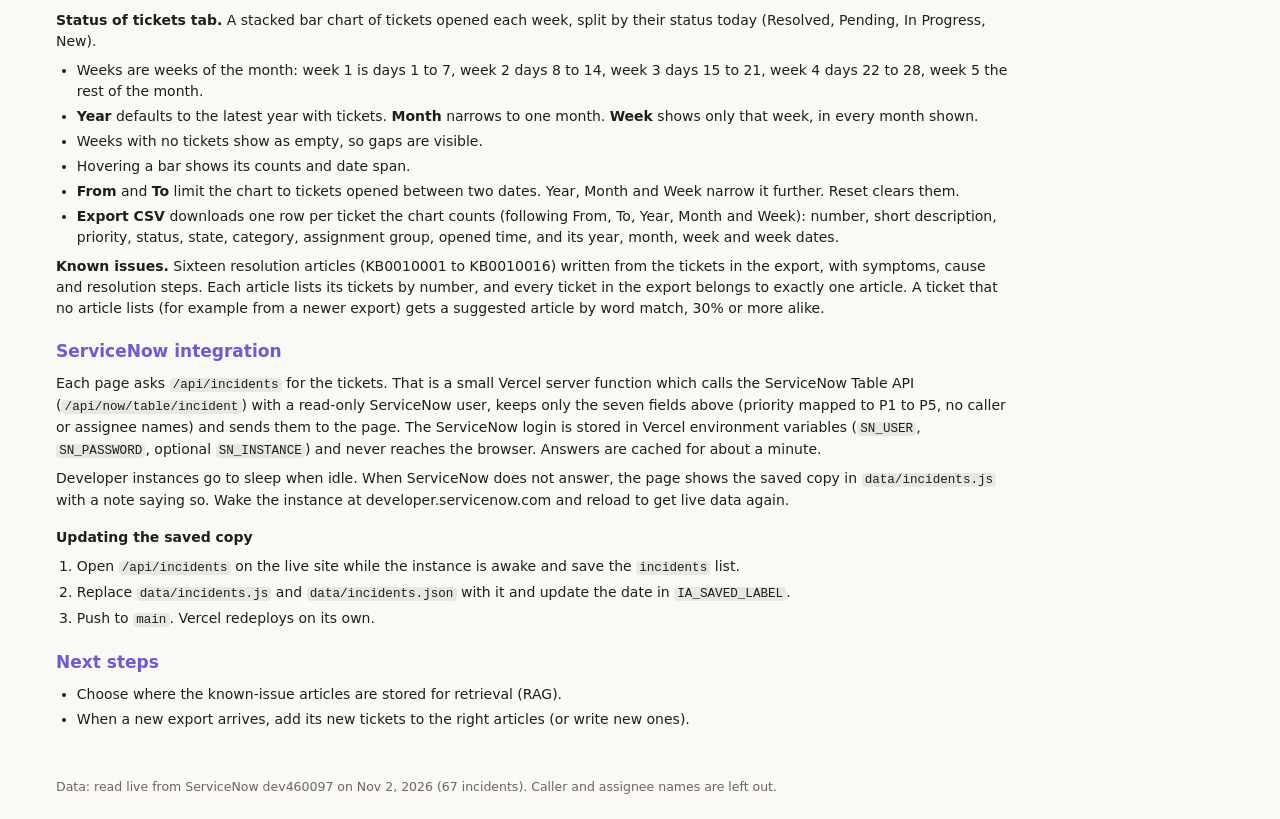
==== commit 102c00aa: "Read incidents live from ServiceNow through a Vercel function Adds api/incidents.js, which calls the" ====
--- a/about.html
+++ b/about.html
@@ -23,13 +23,13 @@
 <main class="page">
   <header>
     <h1>How it works</h1>
-    <p class="lede">The AI Incident Analyzer lists ServiceNow incidents by priority, flags duplicate and similar tickets, and charts ticket status by week. It runs on 67 incidents read live from the ServiceNow developer instance dev460097 on Nov 2, 2026.</p>
+    <p class="lede">The AI Incident Analyzer lists ServiceNow incidents by priority, flags duplicate and similar tickets, and charts ticket status by week. It reads its incidents live from the ServiceNow developer instance dev460097 each time a page opens, and falls back to a saved copy when the instance is asleep.</p>
   </header>
   <div class="doc">
     <section>
       <h2>Architecture</h2>
       <p>All figures come from one dataset, so every page agrees. The site is static: plain HTML, CSS and JavaScript with d3 v7.9.0, served by Vercel with no build step.</p>
-      <div class="flow"><span>ServiceNow CSV export</span><b>→</b><span><code>data/incidents.js</code></span><b>→</b><span>Calculations (similarity, summary, weekly)</span><b>→</b><span>Dashboard and Known issues pages</span></div>
+      <div class="flow"><span>ServiceNow Table API</span><b>→</b><span><code>/api/incidents</code> (saved copy: <code>data/incidents.js</code>)</span><b>→</b><span>Calculations (similarity, summary, weekly)</span><b>→</b><span>Dashboard and Known issues pages</span></div>
     </section>
 
     <section>
@@ -96,11 +96,12 @@
 
     <section>
       <h2>ServiceNow integration</h2>
-      <p>The data is a CSV snapshot. A live ServiceNow connection is not working yet, so the site is refreshed from a new export.</p>
-      <h3>Refreshing the data</h3>
+      <p>Each page asks <code>/api/incidents</code> for the tickets. That is a small Vercel server function which calls the ServiceNow Table API (<code>/api/now/table/incident</code>) with a read-only ServiceNow user, keeps only the seven fields above (priority mapped to P1 to P5, no caller or assignee names) and sends them to the page. The ServiceNow login is stored in Vercel environment variables (<code>SN_USER</code>, <code>SN_PASSWORD</code>, optional <code>SN_INSTANCE</code>) and never reaches the browser. Answers are cached for about a minute.</p>
+      <p>Developer instances go to sleep when idle. When ServiceNow does not answer, the page shows the saved copy in <code>data/incidents.js</code> with a note saying so. Wake the instance at developer.servicenow.com and reload to get live data again.</p>
+      <h3>Updating the saved copy</h3>
       <ol>
-        <li>Open <code>https://dev460097.service-now.com/incident_list.do?CSV</code> (or open <code>incident_list.do</code> and use Export &gt; CSV from a column header menu).</li>
-        <li>Convert it to the seven fields above, priority mapped to P1 to P5 and caller and assignee names dropped, and replace <code>data/incidents.js</code> and <code>data/incidents.json</code>.</li>
+        <li>Open <code>/api/incidents</code> on the live site while the instance is awake and save the <code>incidents</code> list.</li>
+        <li>Replace <code>data/incidents.js</code> and <code>data/incidents.json</code> with it and update the date in <code>IA_SAVED_LABEL</code>.</li>
         <li>Push to <code>main</code>. Vercel redeploys on its own.</li>
       </ol>
     </section>
@@ -108,8 +109,7 @@
     <section>
       <h2>Next steps</h2>
       <ul>
-        <li>Get the ServiceNow connection working, then switch to a live query.</li>
-        <li>Choose where the known-issue articles are stored for retrieval (RAG).</li>
+                <li>Choose where the known-issue articles are stored for retrieval (RAG).</li>
         <li>When a new export arrives, add its new tickets to the right articles (or write new ones).</li>
       </ul>
     </section>
--- a/assets/css/tokens.css
+++ b/assets/css/tokens.css
@@ -46,3 +46,9 @@
   .card { background: var(--color-panel); border: 1px solid var(--color-border-line); border-radius: var(--cds-radius); padding: var(--cds-pad-lg); min-width: 0; }
   code { font-family: ui-monospace, SFMono-Regular, Menlo, Consolas, monospace; font-size: .9em; background: color-mix(in srgb, var(--color-fg-muted) 12%, transparent); padding: 0 .25em; border-radius: 4px; overflow-wrap: anywhere; }
   a { color: var(--ia-all); }
+
+/* Shown when ServiceNow can't be reached and the page falls back to the saved copy */
+.ia-notice { max-width: 1200px; margin: 12px auto; padding: 10px 14px; box-sizing: border-box; border-radius: 8px; border: 1px solid #e0a43a; background: #fff6e5; color: #5c3d00; font-size: 14px; line-height: 1.45; }
+.ia-notice a { color: inherit; text-decoration: underline; }
+@media (prefers-color-scheme: dark) { :root:not([data-theme="light"]) .ia-notice { background: #3a2a0c; border-color: #8a6420; color: #ffe2a8; } }
+:root[data-theme="dark"] .ia-notice { background: #3a2a0c; border-color: #8a6420; color: #ffe2a8; }
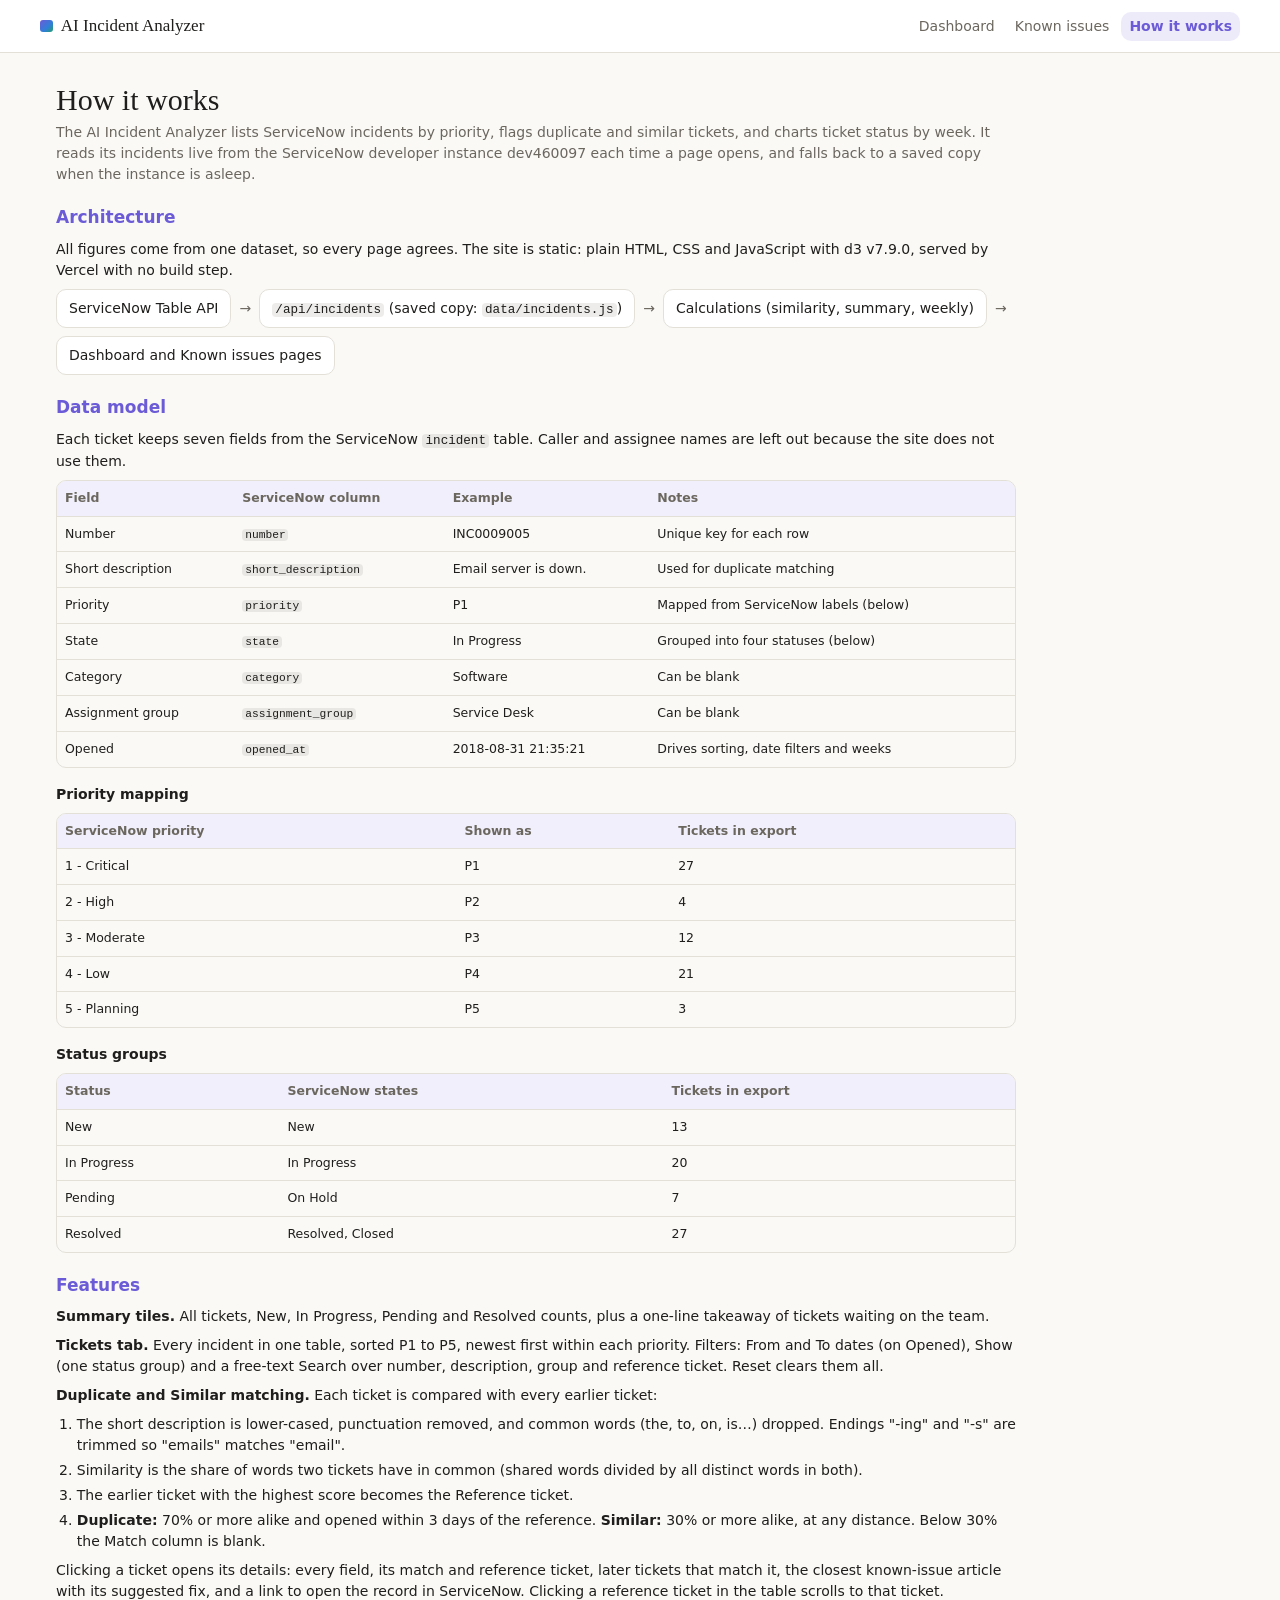
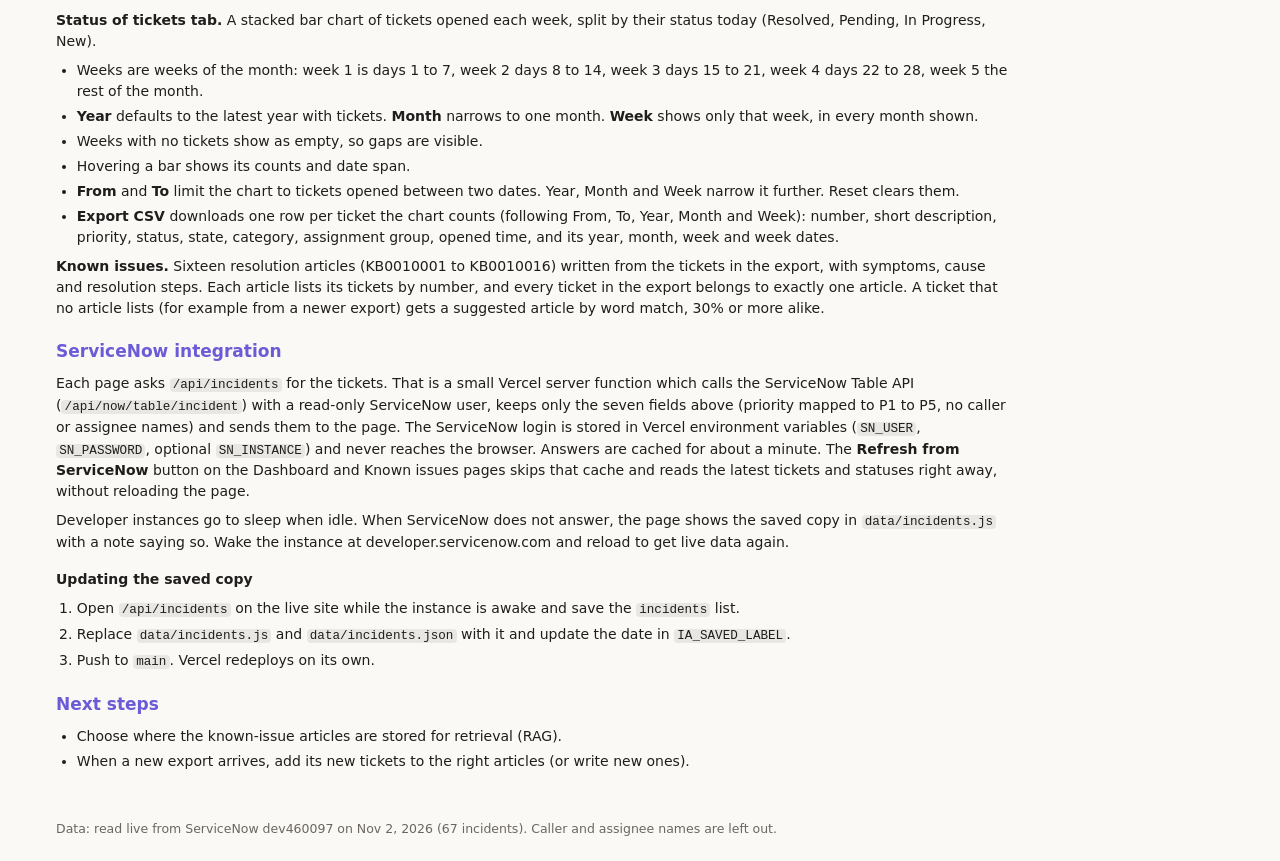
==== commit 24a75bac: "Add a Refresh from ServiceNow button The button on the Dashboard and Known issues pages calls /api/i" ====
--- a/about.html
+++ b/about.html
@@ -96,7 +96,7 @@
 
     <section>
       <h2>ServiceNow integration</h2>
-      <p>Each page asks <code>/api/incidents</code> for the tickets. That is a small Vercel server function which calls the ServiceNow Table API (<code>/api/now/table/incident</code>) with a read-only ServiceNow user, keeps only the seven fields above (priority mapped to P1 to P5, no caller or assignee names) and sends them to the page. The ServiceNow login is stored in Vercel environment variables (<code>SN_USER</code>, <code>SN_PASSWORD</code>, optional <code>SN_INSTANCE</code>) and never reaches the browser. Answers are cached for about a minute.</p>
+      <p>Each page asks <code>/api/incidents</code> for the tickets. That is a small Vercel server function which calls the ServiceNow Table API (<code>/api/now/table/incident</code>) with a read-only ServiceNow user, keeps only the seven fields above (priority mapped to P1 to P5, no caller or assignee names) and sends them to the page. The ServiceNow login is stored in Vercel environment variables (<code>SN_USER</code>, <code>SN_PASSWORD</code>, optional <code>SN_INSTANCE</code>) and never reaches the browser. Answers are cached for about a minute. The <strong>Refresh from ServiceNow</strong> button on the Dashboard and Known issues pages skips that cache and reads the latest tickets and statuses right away, without reloading the page.</p>
       <p>Developer instances go to sleep when idle. When ServiceNow does not answer, the page shows the saved copy in <code>data/incidents.js</code> with a note saying so. Wake the instance at developer.servicenow.com and reload to get live data again.</p>
       <h3>Updating the saved copy</h3>
       <ol>
--- a/assets/css/tokens.css
+++ b/assets/css/tokens.css
@@ -52,3 +52,10 @@
 .ia-notice a { color: inherit; text-decoration: underline; }
 @media (prefers-color-scheme: dark) { :root:not([data-theme="light"]) .ia-notice { background: #3a2a0c; border-color: #8a6420; color: #ffe2a8; } }
 :root[data-theme="dark"] .ia-notice { background: #3a2a0c; border-color: #8a6420; color: #ffe2a8; }
+
+/* Refresh from ServiceNow button, next to the page title */
+.ia-titlebar { display: flex; align-items: center; justify-content: space-between; gap: 12px; flex-wrap: wrap; }
+.ia-titlebar h1 { margin-right: auto; }
+.ia-refresh { font: inherit; font-size: 14px; font-weight: 600; cursor: pointer; padding: 6px 14px; min-height: 2.1rem; border-radius: 999px; border: 1px solid var(--ia-all, #6b5bd6); background: var(--ia-all, #6b5bd6); color: #fff; white-space: nowrap; }
+.ia-refresh:hover { filter: brightness(1.08); }
+.ia-refresh:disabled { opacity: .7; cursor: progress; }
